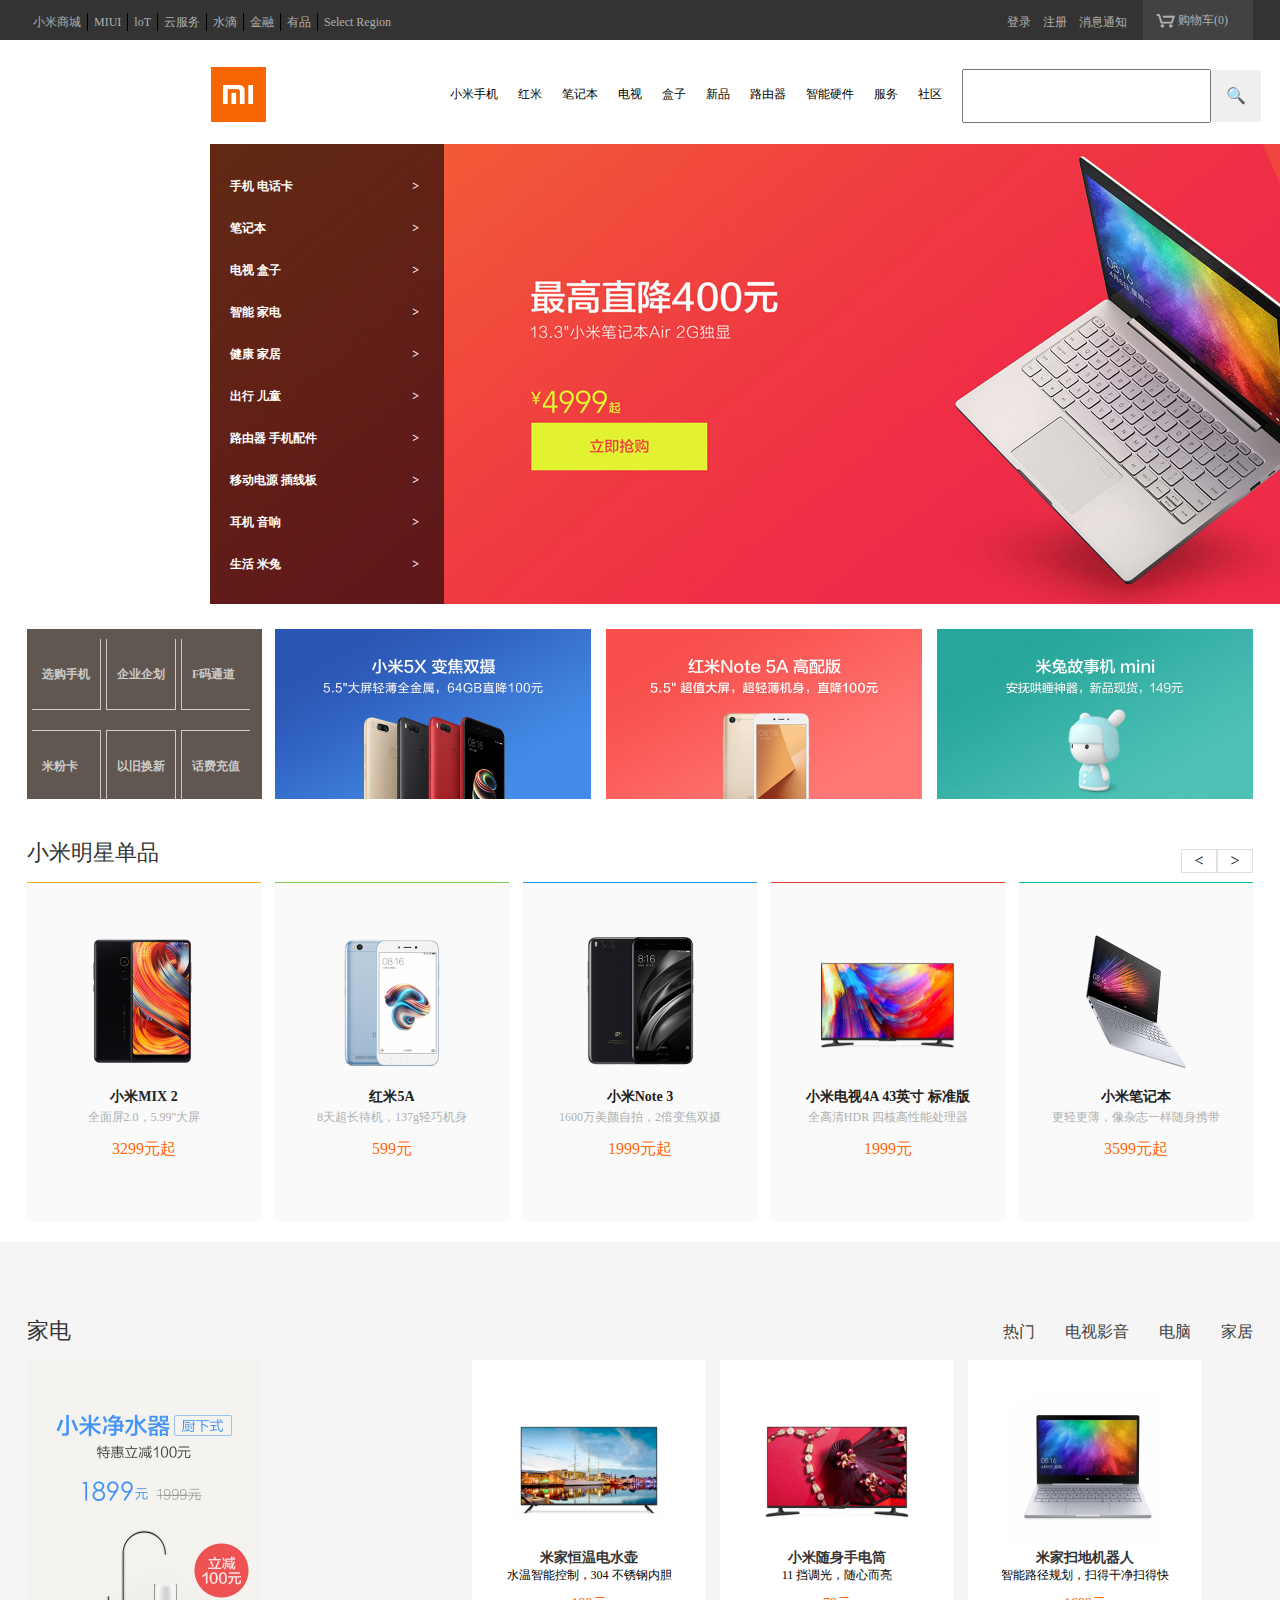
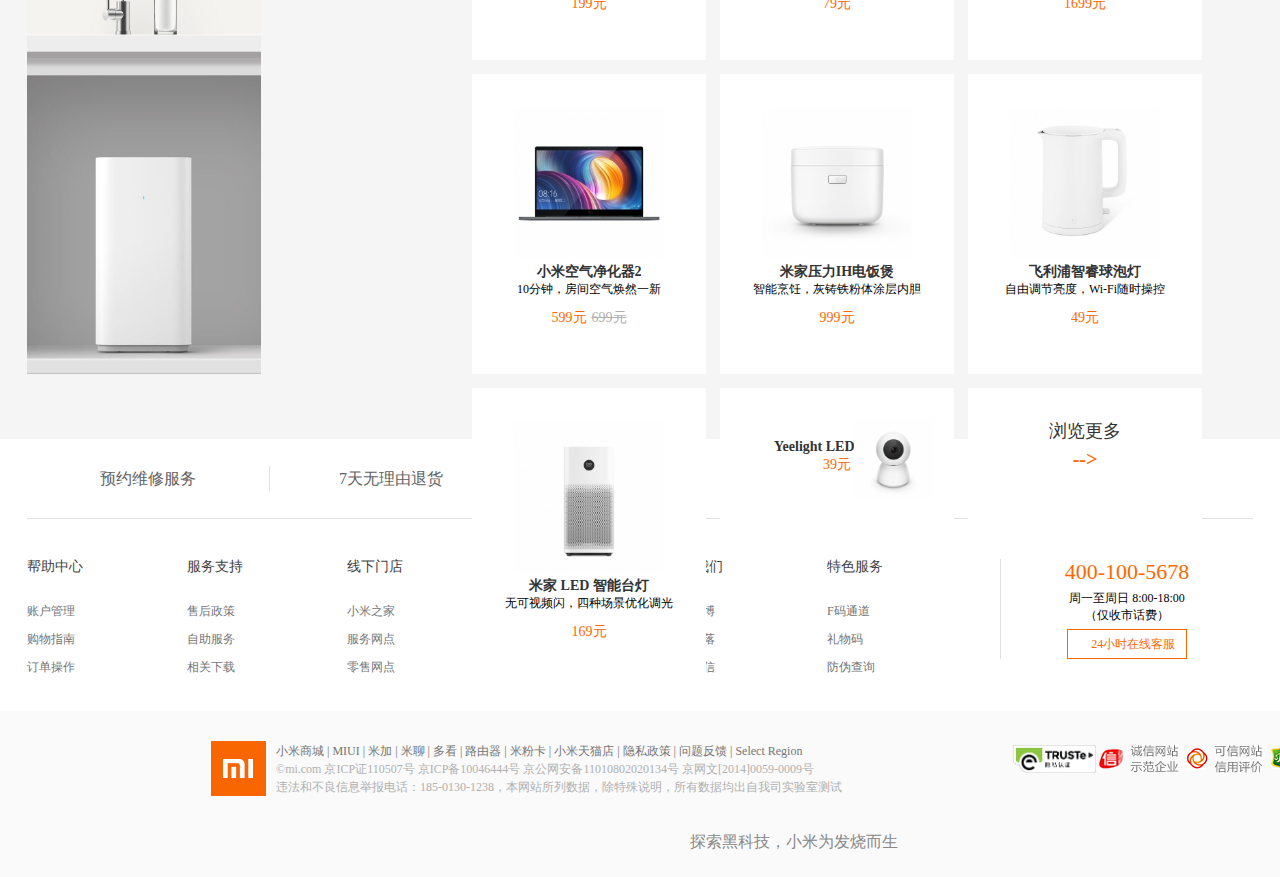
==== index.html @ de2435be "first" ====
<!DOCTYPE html>
<html lang="en">
<head>
    <meta charset="UTF-8">
    <title>Title</title>
    <link rel="stylesheet" href="../CSS/reset.css">
    <link rel="stylesheet" href="../CSS/mi.css">
    <link rel="stylesheet" href="../CSS/clear.css">
</head>
<body>
    <div class="content">
        <div class="header">
            <div class="nav">
                <ul class="nav-left">
                    <li class="b left a h"><a href="">小米商城</a></li>
                    <li class="b left a"><a href="">MIUI</a></li>
                    <li class="b left a"><a href="">loT</a></li>
                    <li class="b left a"><a href="">云服务</a></li>
                    <li class="b left a"><a href="">水滴</a></li>
                    <li class="b left a"><a href="">金融</a></li>
                    <li class="b left a"><a href="">有品</a></li>
                    <li class="b left "><a href="">Select Region</a></li>
                </ul>
                <ul class="nav-right">
                    <li class="b right item1"><a  href="">登录</a></li>
                    <li class="b right item2"><a href="">注册</a></li>
                    <li class="b right item3"><a href="">消息通知</a></li>
                    <li class="right i"><a class="item4" href="">购物车(0)</a></li>
                </ul>
            </div>
        </div>
        <div class="nav1">
            <ul>
                <li><a class="logo"  href=""><img src="../img/logo.png" alt=""></a></li>
                <li><a class="a" href="">小米手机</a></li>
                <li><a href="">红米</a></li>
                <li><a href="">笔记本</a></li>
                <li><a href="">电视</a></li>
                <li><a href="">盒子</a></li>
                <li><a href="">新品</a></li>
                <li><a href="">路由器</a></li>
                <li><a href="">智能硬件</a></li>
                <li><a href="">服务</a></li>
                <li><a href="">社区</a></li>
                <li>
                    <form action="">
                        <input class="t" type="text"><input class="s" type="submit" value="🔍">
                    </form>
                </li>
            </ul>
        </div>
        <div class="main1">
            <div class="sider">
                <ul>
                    <li class="h"><a href="">手机&nbsp电话卡<span>></span></a></li>
                    <li><a href="">笔记本 <span>></span></a></li>
                    <li><a href="">电视&nbsp盒子<span>></span></a></li>
                    <li><a href="">智能&nbsp家电<span>></span></a></li>
                    <li><a href="">健康&nbsp家居<span>></span></a></li>
                    <li><a href="">出行&nbsp儿童<span>></span></a></li>
                    <li><a href="">路由器&nbsp手机配件<span>></span></a></li>
                    <li><a href="">移动电源&nbsp插线板<span>></span></a></li>
                    <li><a href="">耳机&nbsp音响<span>></span></a></li>
                    <li><a href="">生活&nbsp米兔<span>></span></a></li>
                </ul>
            </div>
            <div class="pic"><a href=""><img src="../img/01.jpg" alt=""></a></div>
        </div>
        <div class="home-hero clear-fix">
            <div class="home-hero-left">
                <ul>
                    <li class="bod-left bod-top"><p><a href="">选购手机</a></p></li>
                    <li class="bod-top"><p><a href="">企业企划</a></p></li>
                    <li class="bod-right bod-top"><p><a href="">F码通道</a></p></li>
                    <li class="bod-left bod-bottom"><p><a href="">米粉卡</a></p></li>
                    <li class="bod-bottom"><p><a href="">以旧换新</a></p></li>
                    <li class="bod-right bod-bottom"><p><a href="">话费充值</a></p></li>
                </ul>
            </div>
            <div class="home-hero-right">
                <ul>
                    <li><a href=""><img src="../img/09.jpg" alt=""></a></li>
                    <li><a href=""><img src="../img/10.jpg" alt=""></a></li>
                    <li class="margin-right"><a href=""><img src="../img/11.jpg" alt=""></a></li>
                </ul>
            </div>
        </div>
        <div class="star-shop clear-fix">
            <div class="star-shop-he"><h2>小米明星单品</h2></div>
            <ul class="star-shop-right">
                <li><</li>
                <li>></li>
            </ul>
            <div>
                <ul class="star-shop-shopping">
                    <li class="star-item1 bod-color-o"><a href=""><img src="../img/12.png" alt=""></a><h3><a href="">小米MIX 2</a></h3><p>全面屏2.0，5.99"大屏</p><p class="price">3299元起</p></li>
                    <li class="star-item2 bod-color-g"><a href=""><img src="../img/13.png" alt=""></a><h3><a href="">红米5A</a></h3><p>8天超长待机，137g轻巧机身</p><p class="price">599元</p></li>
                    <li class="star-item3 bod-color-b"><a href=""><img src="../img/14.png" alt=""></a><h3><a href="">小米Note 3</a></h3><p>1600万美颜自拍，2倍变焦双摄</p><p class="price">1999元起</p></li>
                    <li class="star-item4 bod-color-r"><a href=""><img src="../img/15.png" alt=""></a><h3><a href="">小米电视4A 43英寸 标准版</a></h3><p>全高清HDR 四核高性能处理器</p><p class="price">1999元</p></li>
                    <li class="star-item5 bod-color-gb star-shop-last"><a href=""><img src="../img/16.png" alt=""></a><h3><a href="">小米笔记本</a></h3><p>更轻更薄，像杂志一样随身携带</p><p class="price">3599元起</p></li>
                </ul>
            </div>
        </div>
        <div class="house">
            <div class="house-head">
                <h2>家电</h2>
                <div class="more">
                    <ul>
                        <li><a href="">热门</a></li>
                        <li><a href="">电视影音</a></li>
                        <li><a href="">电脑</a></li>
                        <li><a href="">家居</a></li>
                    </ul>
                </div>
            </div>
            <div class="house-body">
                <div class="house-body-left"><a href=""><img src="../img/17.jpg" alt=""></a></div>
                <div class="house-body-right">
                    <ul>
                        <li><a href=""><img src="../img/18.png" alt=""></a><h3>米家恒温电水壶</h3><p>水温智能控制，304 不锈钢内胆</p><p class="price">199元</p></li>
                        <li><a href=""><img src="../img/19.png" alt=""></a><h3>小米随身手电筒</h3><p>11 挡调光，随心而亮</p><p class="price">79元</p></li>
                        <li><a href=""><img src="../img/20.jpg" alt=""></a><h3>米家扫地机器人</h3><p>智能路径规划，扫得干净扫得快</p><p class="price">1699元</p></li>
                        <li class="spc"><a href=""><img src="../img/21.jpg" alt=""></a><h3>小米空气净化器2</h3><p>10分钟，房间空气焕然一新</p><p class="price">599元<span>699元</span></p></li>
                        <li><a href=""><img src="../img/22.jpg" alt=""></a><h3>米家压力IH电饭煲</h3><p>智能烹饪，灰铸铁粉体涂层内胆</p><p class="price">999元</p></li>
                        <li><a href=""><img src="../img/23.jpg" alt=""></a><h3>飞利浦智睿球泡灯</h3><p>自由调节亮度，Wi-Fi随时操控</p><p class="price">49元</p></li>
                        <li><a href=""><img src="../img/24.jpg" alt=""></a><h3>米家 LED 智能台灯</h3><p>无可视频闪，四种场景优化调光</p><p class="price">169元</p></li>
                        <li class="last1"><a href=""><img src="../img/25.jpg" alt=""></a><h3>Yeelight LED 吸顶灯</h3><p class="price">39元</p></li>
                        <li class="last2"><a href=""><div class="more">浏览更多<p>--></p></div></a></li>
                    </ul>
                </div>
            </div>

        </div>
        <div class="footer clear-fix">
            <div class="footer-service clear-fix">
                <ul>
                    <li><a href="">预约维修服务</a></li>
                    <li><a href="">7天无理由退货</a></li>
                    <li><a href="">15天免费换货</a></li>
                    <li><a href="">满150元包邮</a></li>
                    <li class="bod-last" ><a href="">520余家售后网点</a></li>
                </ul>
            </div>
            <div class="footer-links">
                <dl>
                    <dt>帮助中心</dt>
                    <dd><a href="">账户管理</a></dd>
                    <dd><a href="">购物指南</a></dd>
                    <dd><a href="">订单操作</a></dd>
                </dl>
                <dl>
                    <dt>服务支持</dt>
                    <dd><a href="">售后政策</a></dd>
                    <dd><a href="">自助服务</a></dd>
                    <dd><a href="">相关下载</a></dd>
                </dl>
                <dl>
                    <dt>线下门店</dt>
                    <dd><a href="">小米之家</a></dd>
                    <dd><a href="">服务网点</a></dd>
                    <dd><a href="">零售网点</a></dd>
                </dl>
                <dl>
                    <dt>关于小米</dt>
                    <dd><a href="">了解小米</a></dd>
                    <dd><a href="">加入小米</a></dd>
                    <dd><a href="">联系我们</a></dd>
                </dl>
                <dl>
                    <dt>关注我们</dt>
                    <dd><a href="">新浪微博</a></dd>
                    <dd><a href="">小米部落</a></dd>
                    <dd><a href="">官方微信</a></dd>
                </dl>
                <dl>
                    <dt>特色服务</dt>
                    <dd><a href="">F码通道</a></dd>
                    <dd><a href="">礼物码</a></dd>
                    <dd><a href="">防伪查询</a></dd>
                </dl>
                <div class="footer-right">
                    <p class="p1">400-100-5678</p>
                    <p class="p2">周一至周日 8:00-18:00
                        <br>（仅收市话费）</p>
                    <a href=""> 24小时在线客服</a>
                </div>
            </div>
        </div>
        <div class="last clear-fix">
            <div class="container clear-fix">
                <ul>
                    <li><a href=""><img src="../img/logo.png" alt=""></a></li>
                    <li class="container-second">
                        <div class="sites">
                            <ul>
                                <li><a href="">小米商城</a><span>|</span></li>
                                <li><a href="">MIUI</a><span>|</span></li>
                                <li><a href="">米加</a><span>|</span></li>
                                <li><a href="">米聊</a><span>|</span></li>
                                <li><a href="">多看</a><span>|</span></li>
                                <li><a href="">路由器</a><span>|</span></li>
                                <li><a href="">米粉卡</a><span>|</span></li>
                                <li><a href="">小米天猫店</a><span>|</span></li>
                                <li><a href="">隐私政策</a><span>|</span></li>
                                <li><a href="">问题反馈</a><span>|</span></li>
                                <li><a href="">Select Region</a></li>
                            </ul>
                        </div>
                        <p>©<a href="">mi.com</a> 京ICP证110507号 <a href="">京ICP备10046444号</a> <a href="">京公网安备11010802020134号</a>
                            <a href="">京网文[2014]0059-0009号</a><br>违法和不良信息举报电话：185-0130-1238，本网站所列数据，除特殊说明，所有数据均出自我司实验室测试
                        </p>
                    </li>
                </ul>
                <div class="container-third">
                    <a href=""><img src="../img/26.png" alt=""></a><a href=""><img src="../img/27.png" alt=""></a><a href=""><img src="../img/28.png" alt=""></a><a href=""><img src="../img/29.png" alt=""></a><a href=""><img src="../img/30.png" alt=""></a>
                </div>

            </div>
            <div class="slogan">
                探索黑科技，小米为发烧而生
            </div>
        </div>













































    </div>
</body>
</html>
---- CSS/mi.css ----
/*header*/
.header {
    background: #333;
    font-size: 12px;
    height: 40px
}

.content .header .nav-left, .content .header .nav-left li, .content .header .nav-right li{
    float: left
}

.content .header .nav-right {
    float: right
}

.content .header a {
    text-decoration: none;
    color: #b0b0b0;
    display: block
}

.content .header .nav {
    width: 1226px;
    margin: 0 auto;
    height: 40px;
    clear: both
}

.content .header .a {
    border-right: 1px solid black
}

.content .header .b {
    margin: 13px 0;
    padding: 0 6px
}

.content .header .item4 {
    width: 100px;
    height: 40px;
    background: #424242 url("../img/09.icon.png") no-repeat 10px 10px;
    padding-left: 10px;
    margin-left: 10px;
    line-height: 40px;
    text-align: center
}

.content .header a:hover {
    color: white
}

.content .header .item4:hover {
    color: red;
    background: #fff url("../img/10.icon.png") no-repeat 10px 5px;
}

/*header end*/

/*nav1*/
.nav1 {
    width: 100%;
    height: 100px;
    clear: both;
    position: relative
}

.nav1 li {
    float: left;
}

.nav1 .logo {
    position: absolute;
    top: 22.5px;
    left: 210px
}

.nav1 a {
    line-height: 100px;
    color: black;
    text-decoration: none;
    padding-right: 20px
}

.nav1 a:hover {
    color: red
}

.nav1 .a {
    margin-left: 450px
}

.nav1 .t {
    height: 50px;
    width: 245px;
}

.nav1 .s {
    height: 52px;
    width: 50px;
    display: inline-block;
    border: 1px solid #f0f0f0
}

.nav1 form {
    margin-top: 25px
}

/*nav1 end*/

/*main1*/
.main1 {
    width: 1226px;
    clear: both;
    position: relative;
}

.main1 .pic img {
    margin-left: 210px
}

.main1 .sider {
    width: 234px;
    height: 460px;
    position: absolute;
    top: 0;
    left: 210px;
    background: rgba(0, 0, 0, 0.6)
}

.main1 .sider li {
    width: 234px;
    height: 42px;
    line-height: 42px
}

.main1 .sider li a {
    width: 214px;
    color: white;
    text-decoration: none;
    padding-left: 20px;
    font-weight: bold;
    display: inline-block;
    position: relative
}

.main1 .sider li span {
    position: absolute;
    top: 0;
    right: 25px;
}

.main1 .sider a:hover {
    background: #ff6700
}

.main1 .sider .h {
    margin-top: 20px
}
/*main结束*/

/*home开始*/
.home-hero{
    width: 1226px;
    margin: 20px auto 0;
}
.home-hero-left{
    float: left;
    width: 225px;
    padding: 5px;
    background: #5f5750;
    height:160px;


}
.home-hero-left li{
    float: left;
    width: 68px;
    height: 70px;
    margin: 5px 5px 15px  0;
    border: 1px solid rgba(255,255,255,0.7);
}

.home-hero-left .bod-top{
    border-top: none;
}
.home-hero-left .bod-right{
    border-right:none;

}
.home-hero-left .bod-left{
    border-left:none ;
}
.home-hero-left .bod-bottom{
    border-bottom: none;
}
.home-hero-left li P a{
    color: rgba(255,255,255,.7);
    font-size: 12px;
    font-weight: 700;
    line-height: 70px;
    margin-left: 10px;


}
.home-hero-left li P a:hover{
    color: white;text-decoration: none;
}

.home-hero-right{
    float: right;
}
.home-hero-right li{
    float: left;
    margin-right: 15px;
}
.home-hero-right .margin-right{
    margin-right: 0;
}
.home-hero .home-hero-right li img{
    width: 316px;
    height: 170px;
}

/*home结束*/

/*明星单品开始*/

.star-shop{
    width: 1226px;
    margin: 20px auto;
    position: relative;
}
.star-shop h2{

    height: 58px;
    line-height: 58px;
    font-size: 22px ;
    color: #333333;
    font-weight: 200;
}

.star-shop .star-shop-right{
    position: absolute;
    top: 25px;
    right: 0;
}
.star-shop .star-shop-right li{
    float: left;
    width:24px;
    height: 16px;
    border: 1px solid #e0e0e0;
    font-size: 16px;
    line-height: 16px;
    padding: 3px 5px ;
    text-align: center;
}

.star-shop .star-shop-shopping li{
    float: left;
    width:234px;
    height: 300px;
    padding-top: 39px;
    margin-right: 14px;
    text-align: center;
    background: #fafafa;
}
.star-shop .star-shop-shopping .star-shop-last{
    margin-right: 0;
}
.star-shop .star-shop-shopping li img  {
    width: 160px;
    height: 160px;

}
.star-shop .star-shop-shopping li h3{
    margin: 0 20px 3px;

}
.star-shop .star-shop-shopping li h3 a{
    text-decoration: none;
    font-size: 14px;
    color: #212121;
}
.star-shop .star-shop-shopping li p{
    height: 18px;
    margin: 0 20px 12px;
    font-size: 12px;
    color: #b0b0b0;
}
.star-shop .star-shop-shopping li .price{
    margin: 0;
    color: #ff6709;
    font-size:16px;
}
.bod-color-o{
    border-top: 1px solid #ffac13;
}.bod-color-g{
    border-top: 1px solid #83c44e;
}.bod-color-b{
    border-top: 1px solid #2196f3;
}.bod-color-r{
    border-top: 1px solid #e53935;
}.bod-color-gb{
    border-top: 1px solid #00c0a5;
}

/*明星单品结束*/

/*家电开始*/
.house{
    background: #f5f5f5;
    padding: 60px 0;
    position: relative;

}
.house-head,.house-body{

    width: 1226px;
    margin: 0 auto;
}
.house-head{
    position: relative;
}
.house-head h2{
    height: 58px;
    line-height: 58px;
    font-size: 22px ;
    color: #333333;
    font-weight: 200;

}
.house-head .more{
    position: absolute;
    top: 5px;
    right: 0;
    width: 280px;
    padding-top: 16px;
}
.house-head .more li{
    float: left;
    margin-left: 30px;
}
.house-head .more li a{
    font-size: 16px;
    color: #424242;
}
.house-head .more li a:hover{
    border-bottom: 2px solid #ff6700;
    color: #ff6700;
    text-decoration: none;
}
.house-body .house-body-left img{

    width: 234px;
    height: 614px;
}
.house-body .house-body-right{
    position: absolute;
    top: 118px;
    left: 458px;
}
.house-body .house-body-right li {
    width: 234px;
    height: 246px;
    padding: 34px 0 20px;
    margin: 0 0 14px 14px;
    text-align: center;
    float: left;
    background: #ffffff;
}
.house-body .house-body-right .spc span{
    color: #b0b0b0;
    text-decoration: line-through;
    margin-left: 5px;

}
.house-body .house-body-right .last1{
    height: 93px;
    padding: 50px 0 0;
    position: relative;
}
.house-body .house-body-right .last2{
    padding-bottom: 16px;
    height: 93px;
}
.house-body .house-body-right .last2 p{
    color: #ff6700;
    font-weight: 900;
    font-size: 20px;
    margin-top: 10px;
}
.house-body .house-body-right .last2 .more{
    font-size: 18px;
    color: #333333;
    height: 93px;
    padding: 0;
}
.house-body .house-body-right a:hover{
    text-decoration: none;
}
.house-body .house-body-right .last1 img{
    width: 80px;
    height: 80px;
    position: absolute;
    top: 30px;
    right: 20px;
}
.house-body .house-body-right li h3{
    color:#333 ;
    font-size: 14px;

}
.house-body .house-body-right li p{
    margin: 0 10px 10px;
    height: 18px;
    font-size: 12px;
}
.house-body .house-body-right li img{
    height: 150px;
    width: 150px;
}
.house-body .house-body-right li .price{
    margin: 0 10px 10px;
    color: #ff6700;
    font-size: 14px;
}
/*家电结束*/

/*footer开始*/

.footer .footer-service{
    width: 1226px;
    border-bottom: 1px solid #e0e0e0;
    margin: 0 auto;
    padding: 27px 0;
}
.footer .footer-service li{
    height: 25px;
    float: left;
    width: 242px;
    text-align: center;
    line-height: 25px;
    border-right:1px solid #e0e0e0;

}
.footer .footer-service .bod-last{
    border-right:none
}
.footer .footer-service li a{
    color: #616161;
    text-decoration: none;
    font-size: 16px;

}
.footer .footer-service li a:hover{
    color: #ff0000;
}
.footer .footer-links{
    width: 1226px;
    height: 112px;
    padding: 40px 0;
    margin: 0 auto;
}
.footer .footer-links dl{
    width: 160px;
    height: 112px;
    float:left;
}
.footer .footer-links dt{
    margin: -1px 0 26px;
    font-size: 14px;
    line-height: 1.25;
    color: #424242;
}
.footer .footer-links dd{
    margin: 10px 0 0;
    font-size: 12px;
}
.footer .footer-links dd a{
    text-decoration: none;
    color: #757575;

}
.footer .footer-links dd a:hover{
    color: #ff0000;
}
.footer .footer-links .footer-right{
    text-align: center;
    border-left: 1px solid #e0e0e0;
    width: 252px;
    float: right;
}
.footer .footer-links .footer-right .p1{
    margin: 0 0 5px;
    font-size: 22px;
    color: #ff6700;
}
.footer .footer-links .footer-right .p2{
    font-size: 12px;
    margin: 0 0 5px;
}
.footer .footer-links .footer-right a{
    color: #ff6700;
    text-decoration: none;
    border:1px solid #ff6700;
    background: #fff;font-size: 12px;
    width: 118px;
    height: 28px;
    display: block;
    margin: 0 auto;
    line-height: 28px;

}
.footer .footer-links .footer-right a:hover{
    background: #ff6700;
    color: #fff;
}
/*footer结束*/

/*last开始*/
.last{
    background: #fafafa;
    width: 1646px;
    height: 106px;
    padding: 30px 0;
}
.last .container{
    margin: 0 auto;
    width: 1226px;

}
.last .container li{
    float:left ;
}
.last .container .container-second{
    margin: 0 10px;
}
.last .container .sites li a{
    font-size: 12px;
    color: #757575;

}
.last .container .sites li a:hover{
    text-decoration: none;
    color: red;
}
.last .container .sites li span{
    font-size: 12px;
    margin: 0 3px ;
    color: #757575;
}
.last .container .container-second p,a{
    font-size: 12px;
    line-height: 18px;
    clear: left;
    color:#b0b0b0;
}
.last .container p a:hover{
    color: red;
    text-decoration: none;
}
.last .container .container-third{
    float: right;
    height: 28px;
    margin: 4px 0 0;
}
.last .container .container-third img{
    width: auto;
    height: 28px;

}
.last .slogan{
    clear: both;
    margin: 30px auto 0;
    width: 267px;
    height: 19px;
    color: #888;

}

/*last结束*/
---- CSS/clear.css ----
.clear-fix::after{
    content:'';
    width: 0;
    height: 0;
    clear: both;
    overflow: hidden;
    visibility: hidden;
    display: block;
}
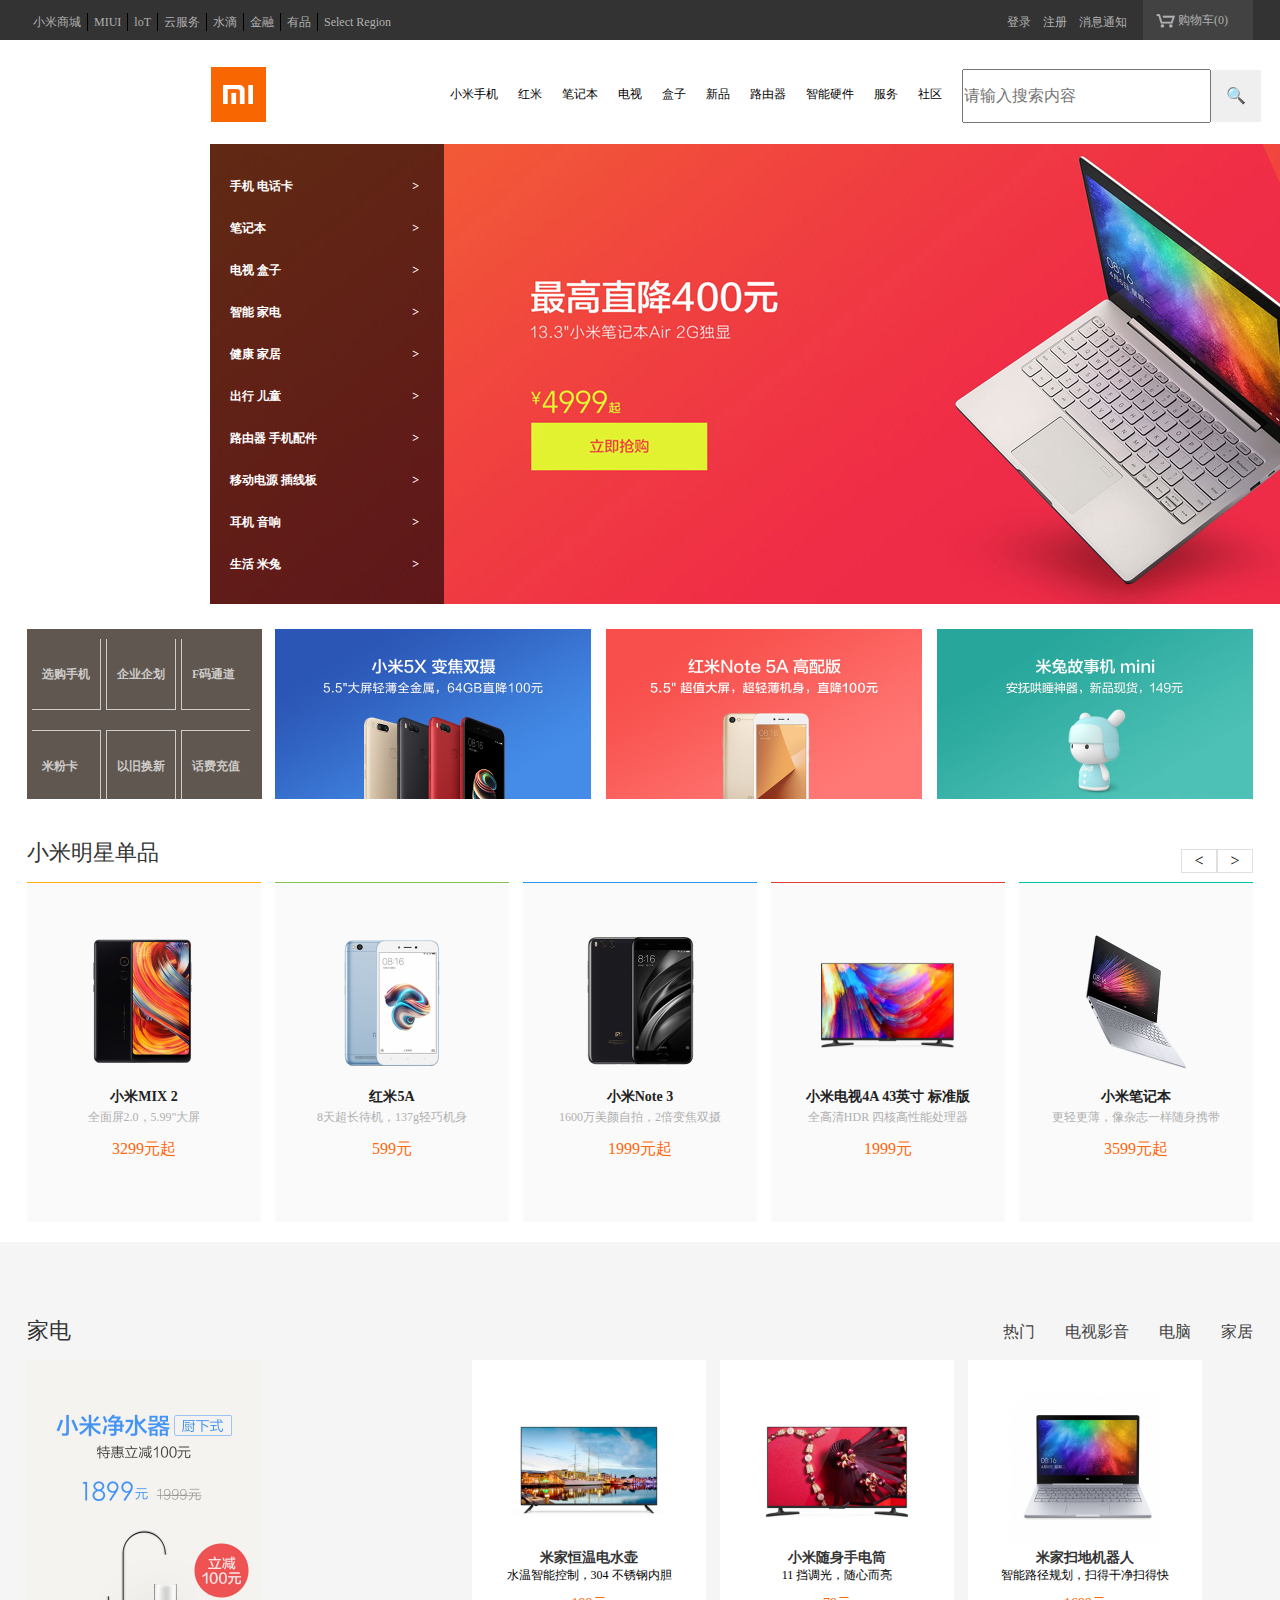
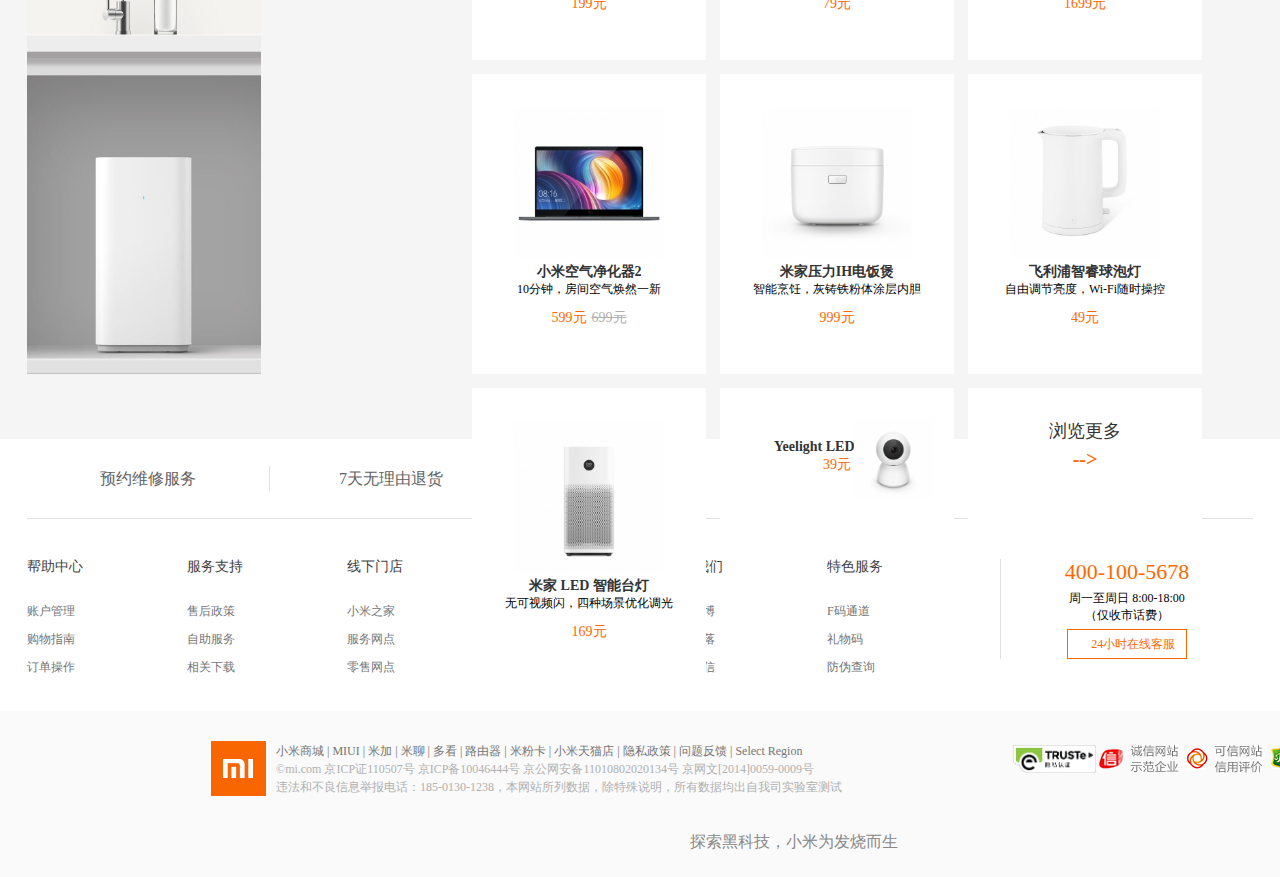
==== commit 5ccc980f: "fourth" ====
--- a/index.html
+++ b/index.html
@@ -2,10 +2,10 @@
 <html lang="en">
 <head>
     <meta charset="UTF-8">
-    <title>Title</title>
-    <link rel="stylesheet" href="../CSS/reset.css">
-    <link rel="stylesheet" href="../CSS/mi.css">
-    <link rel="stylesheet" href="../CSS/clear.css">
+    <title>test</title>
+    <link rel="stylesheet" href="./CSS/reset.css">
+    <link rel="stylesheet" href="./CSS/mi.css">
+    <link rel="stylesheet" href="./CSS/clear.css">
 </head>
 <body>
     <div class="content">
@@ -31,7 +31,7 @@
         </div>
         <div class="nav1">
             <ul>
-                <li><a class="logo"  href=""><img src="../img/logo.png" alt=""></a></li>
+                <li><a class="logo"  href=""><img src="./img/logo.png" alt=""></a></li>
                 <li><a class="a" href="">小米手机</a></li>
                 <li><a href="">红米</a></li>
                 <li><a href="">笔记本</a></li>
@@ -44,7 +44,7 @@
                 <li><a href="">社区</a></li>
                 <li>
                     <form action="">
-                        <input class="t" type="text"><input class="s" type="submit" value="🔍">
+                        <input type="text" class="t" placeholder="请输入搜索内容"><input class="s" type="submit" value="🔍"/>
                     </form>
                 </li>
             </ul>
@@ -64,7 +64,7 @@
                     <li><a href="">生活&nbsp米兔<span>></span></a></li>
                 </ul>
             </div>
-            <div class="pic"><a href=""><img src="../img/01.jpg" alt=""></a></div>
+            <div class="pic"><a href=""><img src="./img/01.jpg" alt=""></a></div>
         </div>
         <div class="home-hero clear-fix">
             <div class="home-hero-left">
@@ -79,9 +79,9 @@
             </div>
             <div class="home-hero-right">
                 <ul>
-                    <li><a href=""><img src="../img/09.jpg" alt=""></a></li>
-                    <li><a href=""><img src="../img/10.jpg" alt=""></a></li>
-                    <li class="margin-right"><a href=""><img src="../img/11.jpg" alt=""></a></li>
+                    <li><a href=""><img src="./img/09.jpg" alt=""></a></li>
+                    <li><a href=""><img src="./img/10.jpg" alt=""></a></li>
+                    <li class="margin-right"><a href=""><img src="./img/11.jpg" alt=""></a></li>
                 </ul>
             </div>
         </div>
@@ -93,11 +93,11 @@
             </ul>
             <div>
                 <ul class="star-shop-shopping">
-                    <li class="star-item1 bod-color-o"><a href=""><img src="../img/12.png" alt=""></a><h3><a href="">小米MIX 2</a></h3><p>全面屏2.0，5.99"大屏</p><p class="price">3299元起</p></li>
-                    <li class="star-item2 bod-color-g"><a href=""><img src="../img/13.png" alt=""></a><h3><a href="">红米5A</a></h3><p>8天超长待机，137g轻巧机身</p><p class="price">599元</p></li>
-                    <li class="star-item3 bod-color-b"><a href=""><img src="../img/14.png" alt=""></a><h3><a href="">小米Note 3</a></h3><p>1600万美颜自拍，2倍变焦双摄</p><p class="price">1999元起</p></li>
-                    <li class="star-item4 bod-color-r"><a href=""><img src="../img/15.png" alt=""></a><h3><a href="">小米电视4A 43英寸 标准版</a></h3><p>全高清HDR 四核高性能处理器</p><p class="price">1999元</p></li>
-                    <li class="star-item5 bod-color-gb star-shop-last"><a href=""><img src="../img/16.png" alt=""></a><h3><a href="">小米笔记本</a></h3><p>更轻更薄，像杂志一样随身携带</p><p class="price">3599元起</p></li>
+                    <li class="star-item1 bod-color-o"><a href=""><img src="./img/12.png" alt=""></a><h3><a href="">小米MIX 2</a></h3><p>全面屏2.0，5.99"大屏</p><p class="price">3299元起</p></li>
+                    <li class="star-item2 bod-color-g"><a href=""><img src="./img/13.png" alt=""></a><h3><a href="">红米5A</a></h3><p>8天超长待机，137g轻巧机身</p><p class="price">599元</p></li>
+                    <li class="star-item3 bod-color-b"><a href=""><img src="./img/14.png" alt=""></a><h3><a href="">小米Note 3</a></h3><p>1600万美颜自拍，2倍变焦双摄</p><p class="price">1999元起</p></li>
+                    <li class="star-item4 bod-color-r"><a href=""><img src="./img/15.png" alt=""></a><h3><a href="">小米电视4A 43英寸 标准版</a></h3><p>全高清HDR 四核高性能处理器</p><p class="price">1999元</p></li>
+                    <li class="star-item5 bod-color-gb star-shop-last"><a href=""><img src="./img/16.png" alt=""></a><h3><a href="">小米笔记本</a></h3><p>更轻更薄，像杂志一样随身携带</p><p class="price">3599元起</p></li>
                 </ul>
             </div>
         </div>
@@ -114,17 +114,17 @@
                 </div>
             </div>
             <div class="house-body">
-                <div class="house-body-left"><a href=""><img src="../img/17.jpg" alt=""></a></div>
+                <div class="house-body-left"><a href=""><img src="./img/17.jpg" alt=""></a></div>
                 <div class="house-body-right">
                     <ul>
-                        <li><a href=""><img src="../img/18.png" alt=""></a><h3>米家恒温电水壶</h3><p>水温智能控制，304 不锈钢内胆</p><p class="price">199元</p></li>
-                        <li><a href=""><img src="../img/19.png" alt=""></a><h3>小米随身手电筒</h3><p>11 挡调光，随心而亮</p><p class="price">79元</p></li>
-                        <li><a href=""><img src="../img/20.jpg" alt=""></a><h3>米家扫地机器人</h3><p>智能路径规划，扫得干净扫得快</p><p class="price">1699元</p></li>
-                        <li class="spc"><a href=""><img src="../img/21.jpg" alt=""></a><h3>小米空气净化器2</h3><p>10分钟，房间空气焕然一新</p><p class="price">599元<span>699元</span></p></li>
-                        <li><a href=""><img src="../img/22.jpg" alt=""></a><h3>米家压力IH电饭煲</h3><p>智能烹饪，灰铸铁粉体涂层内胆</p><p class="price">999元</p></li>
-                        <li><a href=""><img src="../img/23.jpg" alt=""></a><h3>飞利浦智睿球泡灯</h3><p>自由调节亮度，Wi-Fi随时操控</p><p class="price">49元</p></li>
-                        <li><a href=""><img src="../img/24.jpg" alt=""></a><h3>米家 LED 智能台灯</h3><p>无可视频闪，四种场景优化调光</p><p class="price">169元</p></li>
-                        <li class="last1"><a href=""><img src="../img/25.jpg" alt=""></a><h3>Yeelight LED 吸顶灯</h3><p class="price">39元</p></li>
+                        <li><a href=""><img src="./img/18.png" alt=""></a><h3>米家恒温电水壶</h3><p>水温智能控制，304 不锈钢内胆</p><p class="price">199元</p></li>
+                        <li><a href=""><img src="./img/19.png" alt=""></a><h3>小米随身手电筒</h3><p>11 挡调光，随心而亮</p><p class="price">79元</p></li>
+                        <li><a href=""><img src="./img/20.jpg" alt=""></a><h3>米家扫地机器人</h3><p>智能路径规划，扫得干净扫得快</p><p class="price">1699元</p></li>
+                        <li class="spc"><a href=""><img src="./img/21.jpg" alt=""></a><h3>小米空气净化器2</h3><p>10分钟，房间空气焕然一新</p><p class="price">599元<span>699元</span></p></li>
+                        <li><a href=""><img src="./img/22.jpg" alt=""></a><h3>米家压力IH电饭煲</h3><p>智能烹饪，灰铸铁粉体涂层内胆</p><p class="price">999元</p></li>
+                        <li><a href=""><img src="./img/23.jpg" alt=""></a><h3>飞利浦智睿球泡灯</h3><p>自由调节亮度，Wi-Fi随时操控</p><p class="price">49元</p></li>
+                        <li><a href=""><img src="./img/24.jpg" alt=""></a><h3>米家 LED 智能台灯</h3><p>无可视频闪，四种场景优化调光</p><p class="price">169元</p></li>
+                        <li class="last1"><a href=""><img src="./img/25.jpg" alt=""></a><h3>Yeelight LED 吸顶灯</h3><p class="price">39元</p></li>
                         <li class="last2"><a href=""><div class="more">浏览更多<p>--></p></div></a></li>
                     </ul>
                 </div>
@@ -189,7 +189,7 @@
         <div class="last clear-fix">
             <div class="container clear-fix">
                 <ul>
-                    <li><a href=""><img src="../img/logo.png" alt=""></a></li>
+                    <li><a href=""><img src="./img/logo.png" alt=""></a></li>
                     <li class="container-second">
                         <div class="sites">
                             <ul>
@@ -212,7 +212,7 @@
                     </li>
                 </ul>
                 <div class="container-third">
-                    <a href=""><img src="../img/26.png" alt=""></a><a href=""><img src="../img/27.png" alt=""></a><a href=""><img src="../img/28.png" alt=""></a><a href=""><img src="../img/29.png" alt=""></a><a href=""><img src="../img/30.png" alt=""></a>
+                    <a href=""><img src="./img/26.png" alt=""></a><a href=""><img src="./img/27.png" alt=""></a><a href=""><img src="./img/28.png" alt=""></a><a href=""><img src="./img/29.png" alt=""></a><a href=""><img src="./img/30.png" alt=""></a>
                 </div>
 
             </div>
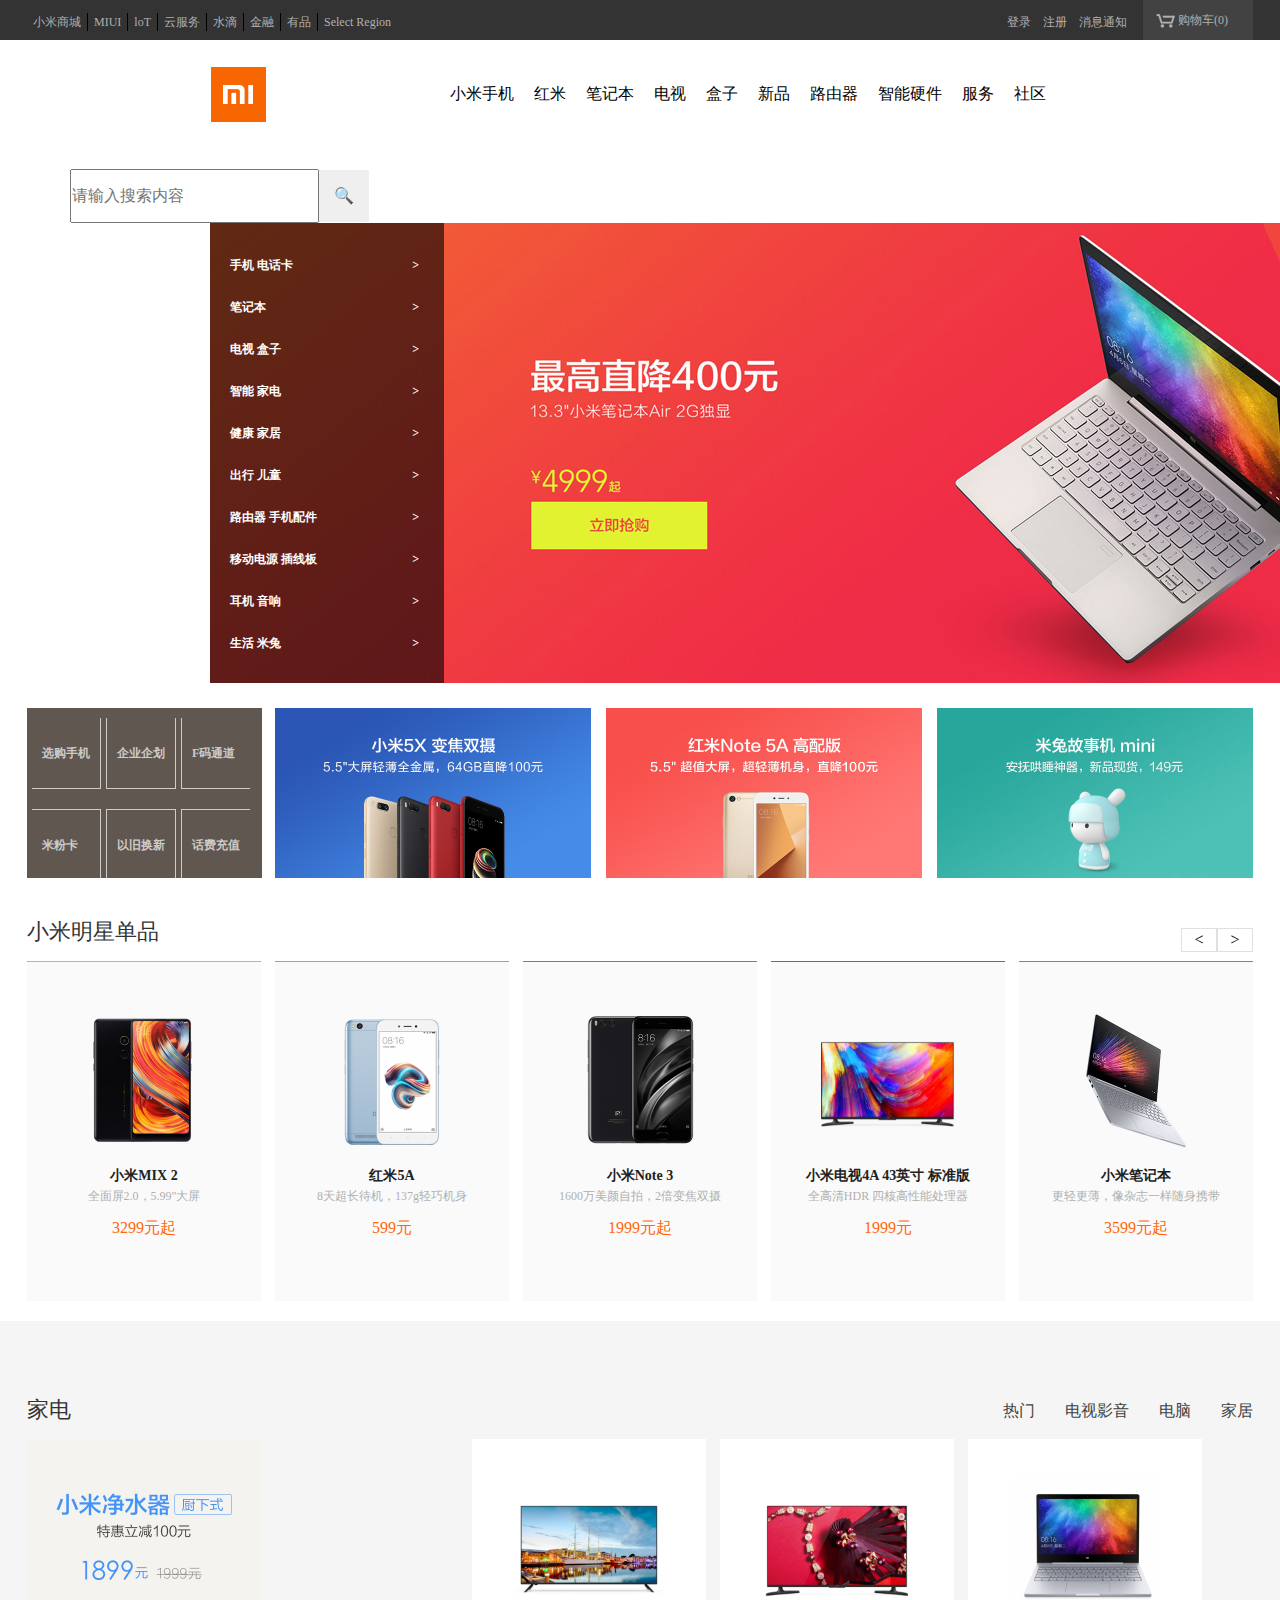
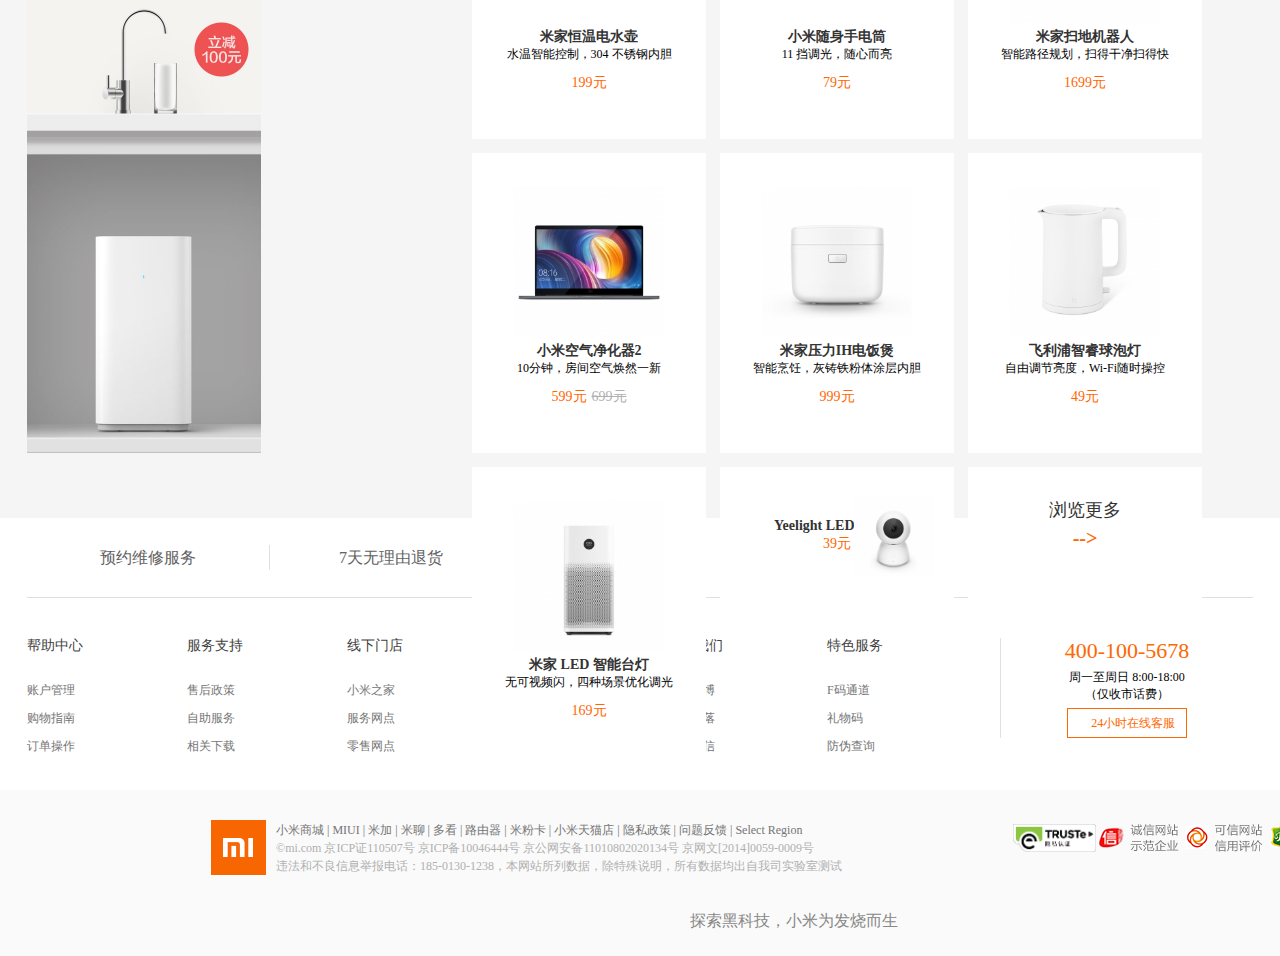
==== commit 8d82f3dd: "fifth" ====
--- a/index.html
+++ b/index.html
@@ -42,7 +42,7 @@
                 <li><a href="">智能硬件</a></li>
                 <li><a href="">服务</a></li>
                 <li><a href="">社区</a></li>
-                <li>
+                <li class="nav1-last">
                     <form action="">
                         <input type="text" class="t" placeholder="请输入搜索内容"><input class="s" type="submit" value="🔍"/>
                     </form>
--- a/CSS/mi.css
+++ b/CSS/mi.css
@@ -78,11 +78,13 @@
     line-height: 100px;
     color: black;
     text-decoration: none;
-    padding-right: 20px
+    padding-right: 20px;
+    font-size: 16px;
 }
 
 .nav1 a:hover {
-    color: red
+    color: red;
+    text-decoration: none;
 }
 
 .nav1 .a {
@@ -100,10 +102,14 @@
     display: inline-block;
     border: 1px solid #f0f0f0
 }
+.nav1 .nav1-last{
+    margin-left: 70px;
+}
 
 .nav1 form {
     margin-top: 25px
 }
+
 
 /*nav1 end*/
 
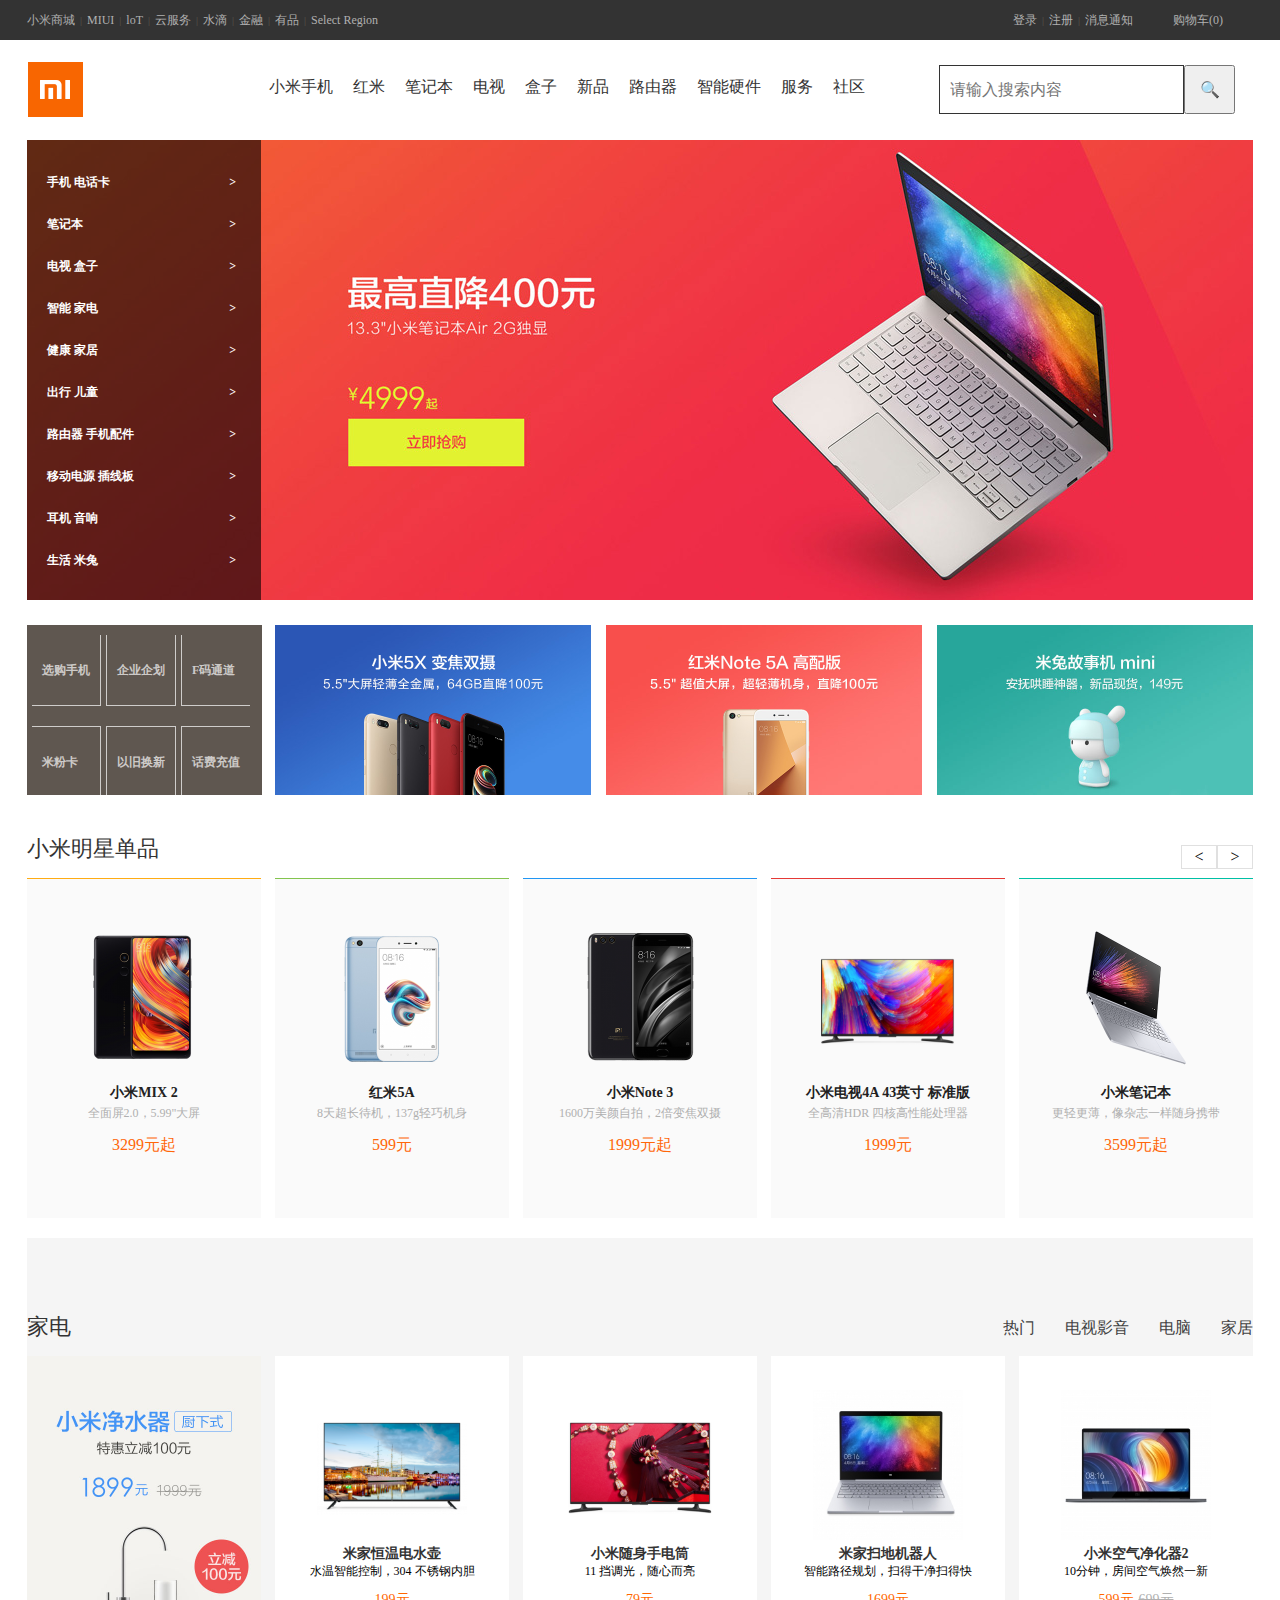
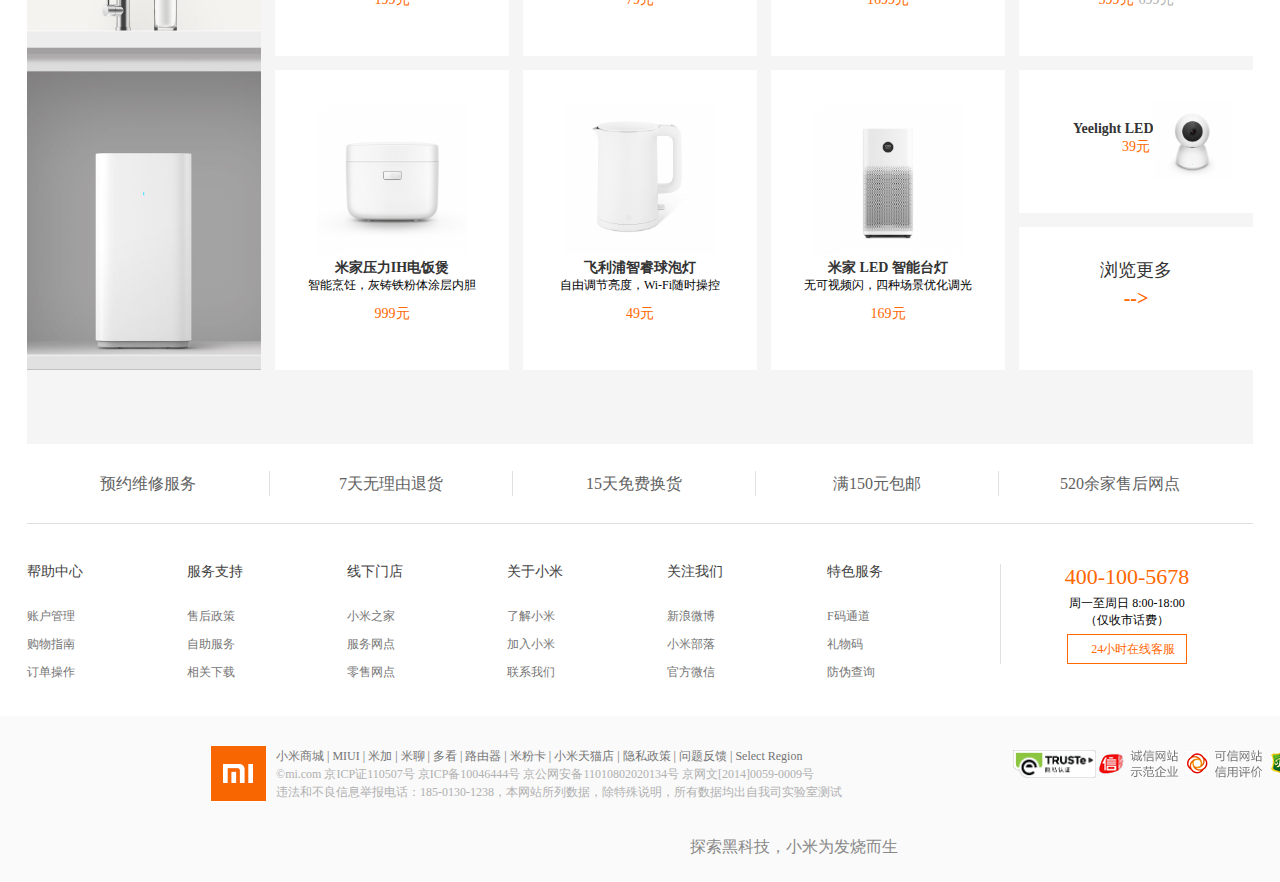
==== commit 41482170: "eighth" ====
--- a/index.html
+++ b/index.html
@@ -2,7 +2,7 @@
 <html lang="en">
 <head>
     <meta charset="UTF-8">
-    <title>test</title>
+    <title>Title</title>
     <link rel="stylesheet" href="./CSS/reset.css">
     <link rel="stylesheet" href="./CSS/mi.css">
     <link rel="stylesheet" href="./CSS/clear.css">
@@ -12,27 +12,27 @@
         <div class="header">
             <div class="nav">
                 <ul class="nav-left">
-                    <li class="b left a h"><a href="">小米商城</a></li>
-                    <li class="b left a"><a href="">MIUI</a></li>
-                    <li class="b left a"><a href="">loT</a></li>
-                    <li class="b left a"><a href="">云服务</a></li>
-                    <li class="b left a"><a href="">水滴</a></li>
-                    <li class="b left a"><a href="">金融</a></li>
-                    <li class="b left a"><a href="">有品</a></li>
-                    <li class="b left "><a href="">Select Region</a></li>
+                    <li><a href="">小米商城</a><span>|</span></li>
+                    <li><a href="">MIUI</a><span>|</span></li>
+                    <li><a href="">loT</a><span>|</span></li>
+                    <li><a href="">云服务</a><span>|</span></li>
+                    <li><a href="">水滴</a><span>|</span></li>
+                    <li><a href="">金融</a><span>|</span></li>
+                    <li><a href="">有品</a><span>|</span></li>
+                    <li><a href="">Select Region</a></li>
                 </ul>
                 <ul class="nav-right">
-                    <li class="b right item1"><a  href="">登录</a></li>
-                    <li class="b right item2"><a href="">注册</a></li>
-                    <li class="b right item3"><a href="">消息通知</a></li>
-                    <li class="right i"><a class="item4" href="">购物车(0)</a></li>
-                </ul>
-            </div>
-        </div>
-        <div class="nav1">
-            <ul>
-                <li><a class="logo"  href=""><img src="./img/logo.png" alt=""></a></li>
-                <li><a class="a" href="">小米手机</a></li>
+                    <li><a  href="">登录</a><span>|</span></li>
+                    <li><a href="">注册</a><span>|</span></li>
+                    <li><a href="">消息通知</a><span>  </span></li>
+                    <li class="shopping"><a class="item4" href="">购物车(0)</a></li>
+                </ul>
+            </div>
+        </div>
+        <div class="nav1 clear-fix">
+            <div class="logo"><a href=""><img src="./img/logo.png" alt=""></a></div>
+            <ul class="nav-main">
+                <li><a href="">小米手机</a></li>
                 <li><a href="">红米</a></li>
                 <li><a href="">笔记本</a></li>
                 <li><a href="">电视</a></li>
@@ -42,12 +42,10 @@
                 <li><a href="">智能硬件</a></li>
                 <li><a href="">服务</a></li>
                 <li><a href="">社区</a></li>
-                <li class="nav1-last">
-                    <form action="">
-                        <input type="text" class="t" placeholder="请输入搜索内容"><input class="s" type="submit" value="🔍"/>
-                    </form>
-                </li>
             </ul>
+            <div class="search">
+                <form action=""><input type="text" placeholder="请输入搜索内容"><button>🔍</button></form>
+            </div>
         </div>
         <div class="main1">
             <div class="sider">
@@ -101,7 +99,7 @@
                 </ul>
             </div>
         </div>
-        <div class="house">
+        <div class="house clear-fix">
             <div class="house-head">
                 <h2>家电</h2>
                 <div class="more">
@@ -220,51 +218,6 @@
                 探索黑科技，小米为发烧而生
             </div>
         </div>
-
-
-
-
-
-
-
-
-
-
-
-
-
-
-
-
-
-
-
-
-
-
-
-
-
-
-
-
-
-
-
-
-
-
-
-
-
-
-
-
-
-
-
-
-
     </div>
 </body>
 </html>
--- a/CSS/mi.css
+++ b/CSS/mi.css
@@ -1,115 +1,101 @@
 /*header*/
-.header {
+.header{
+    height: 40px;
     background: #333;
-    font-size: 12px;
-    height: 40px
-}
-
-.content .header .nav-left, .content .header .nav-left li, .content .header .nav-right li{
-    float: left
-}
-
-.content .header .nav-right {
-    float: right
-}
-
-.content .header a {
-    text-decoration: none;
     color: #b0b0b0;
-    display: block
-}
-
-.content .header .nav {
-    width: 1226px;
+}
+.header .nav{
     margin: 0 auto;
-    height: 40px;
-    clear: both
-}
-
-.content .header .a {
-    border-right: 1px solid black
-}
-
-.content .header .b {
-    margin: 13px 0;
-    padding: 0 6px
-}
-
-.content .header .item4 {
-    width: 100px;
-    height: 40px;
-    background: #424242 url("../img/09.icon.png") no-repeat 10px 10px;
-    padding-left: 10px;
-    margin-left: 10px;
-    line-height: 40px;
-    text-align: center
-}
-
-.content .header a:hover {
-    color: white
-}
-
-.content .header .item4:hover {
+    width: 1226px;
+    line-height: 38px;
+}
+.header .nav .nav-left {
+    float: left;
+}
+.header .nav .nav-left li{
+    float: left;
+}
+.header .nav  a:hover{
+    text-decoration: none;
+    color: white;
+}
+.header .nav .nav-right{
+    float: right;
+}
+.header .nav .nav-right li{
+    float: left;
+}
+.header .nav  span{
+    margin: 5px;
+    font-size: 10px;
+    color: #5f5750;
+}
+.header .nav .shopping{
+    padding: 0 30px;
+}
+
+.header .nav .nav-right .shopping a:hover{
+    color:red;
+}
+/*header end*/
+
+/*nav1*/
+.nav1{
+    width: 1226px;
+    height: 100px;
+    margin:0 auto ;
+}
+.nav1 .logo{
+    float: left;
+    width: 62px;
+    height: 55px;
+    margin-top: 22px;
+}
+.nav1 .nav-main{
+    float: left;
+    width: 680px;
+    height: 88px;
+    padding:12px 0 0 170px ;
+}
+.nav1 .nav-main li{
+    float: left;
+    height: 24px;
+    padding: 26px 10px 38px;
+}
+.nav1 .nav-main li a{
+    color: #333;
+    font-size: 16px;
+}
+.nav1 .nav-main li a:hover{
     color: red;
-    background: #fff url("../img/10.icon.png") no-repeat 10px 5px;
-}
-
-/*header end*/
-
-/*nav1*/
-.nav1 {
-    width: 100%;
-    height: 100px;
-    clear: both;
-    position: relative
-}
-
-.nav1 li {
-    float: left;
-}
-
-.nav1 .logo {
+    text-decoration: none;
+}
+.nav1 .search{
+    float: left;
+    margin: 25px 0 0 ;
+    width: 296px;
+    height: 50px;
+}
+.nav1 .search form{
+    height: 50px;
+    position: relative;
+}
+.nav1 .search input{
+    height: 47px;
+    width: 223px;
+    border:1px solid #333;
+    padding: 0 10px;
+
+}
+.nav1 .search button{
+    width: 51px;
+    height: 49px;
+    outline: 0;
     position: absolute;
-    top: 22.5px;
-    left: 210px
-}
-
-.nav1 a {
-    line-height: 100px;
-    color: black;
-    text-decoration: none;
-    padding-right: 20px;
-    font-size: 16px;
-}
-
-.nav1 a:hover {
-    color: red;
-    text-decoration: none;
-}
-
-.nav1 .a {
-    margin-left: 450px
-}
-
-.nav1 .t {
-    height: 50px;
-    width: 245px;
-}
-
-.nav1 .s {
-    height: 52px;
-    width: 50px;
-    display: inline-block;
-    border: 1px solid #f0f0f0
-}
-.nav1 .nav1-last{
-    margin-left: 70px;
-}
-
-.nav1 form {
-    margin-top: 25px
-}
-
+    top: 0;
+    right: 0;
+
+}
 
 /*nav1 end*/
 
@@ -118,18 +104,16 @@
     width: 1226px;
     clear: both;
     position: relative;
-}
-
-.main1 .pic img {
-    margin-left: 210px
-}
+    margin: 0 auto;
+}
+
 
 .main1 .sider {
     width: 234px;
     height: 460px;
     position: absolute;
     top: 0;
-    left: 210px;
+    left: 0;
     background: rgba(0, 0, 0, 0.6)
 }
 
@@ -316,13 +300,9 @@
 .house{
     background: #f5f5f5;
     padding: 60px 0;
-    position: relative;
-
-}
-.house-head,.house-body{
-
-    width: 1226px;
-    margin: 0 auto;
+    width: 1226px;
+    margin:0 auto;
+
 }
 .house-head{
     position: relative;
@@ -360,10 +340,12 @@
     width: 234px;
     height: 614px;
 }
+.house-body .house-body-left{
+    float: left;
+}
 .house-body .house-body-right{
-    position: absolute;
-    top: 118px;
-    left: 458px;
+   float: left;
+    width:992px
 }
 .house-body .house-body-right li {
     width: 234px;
